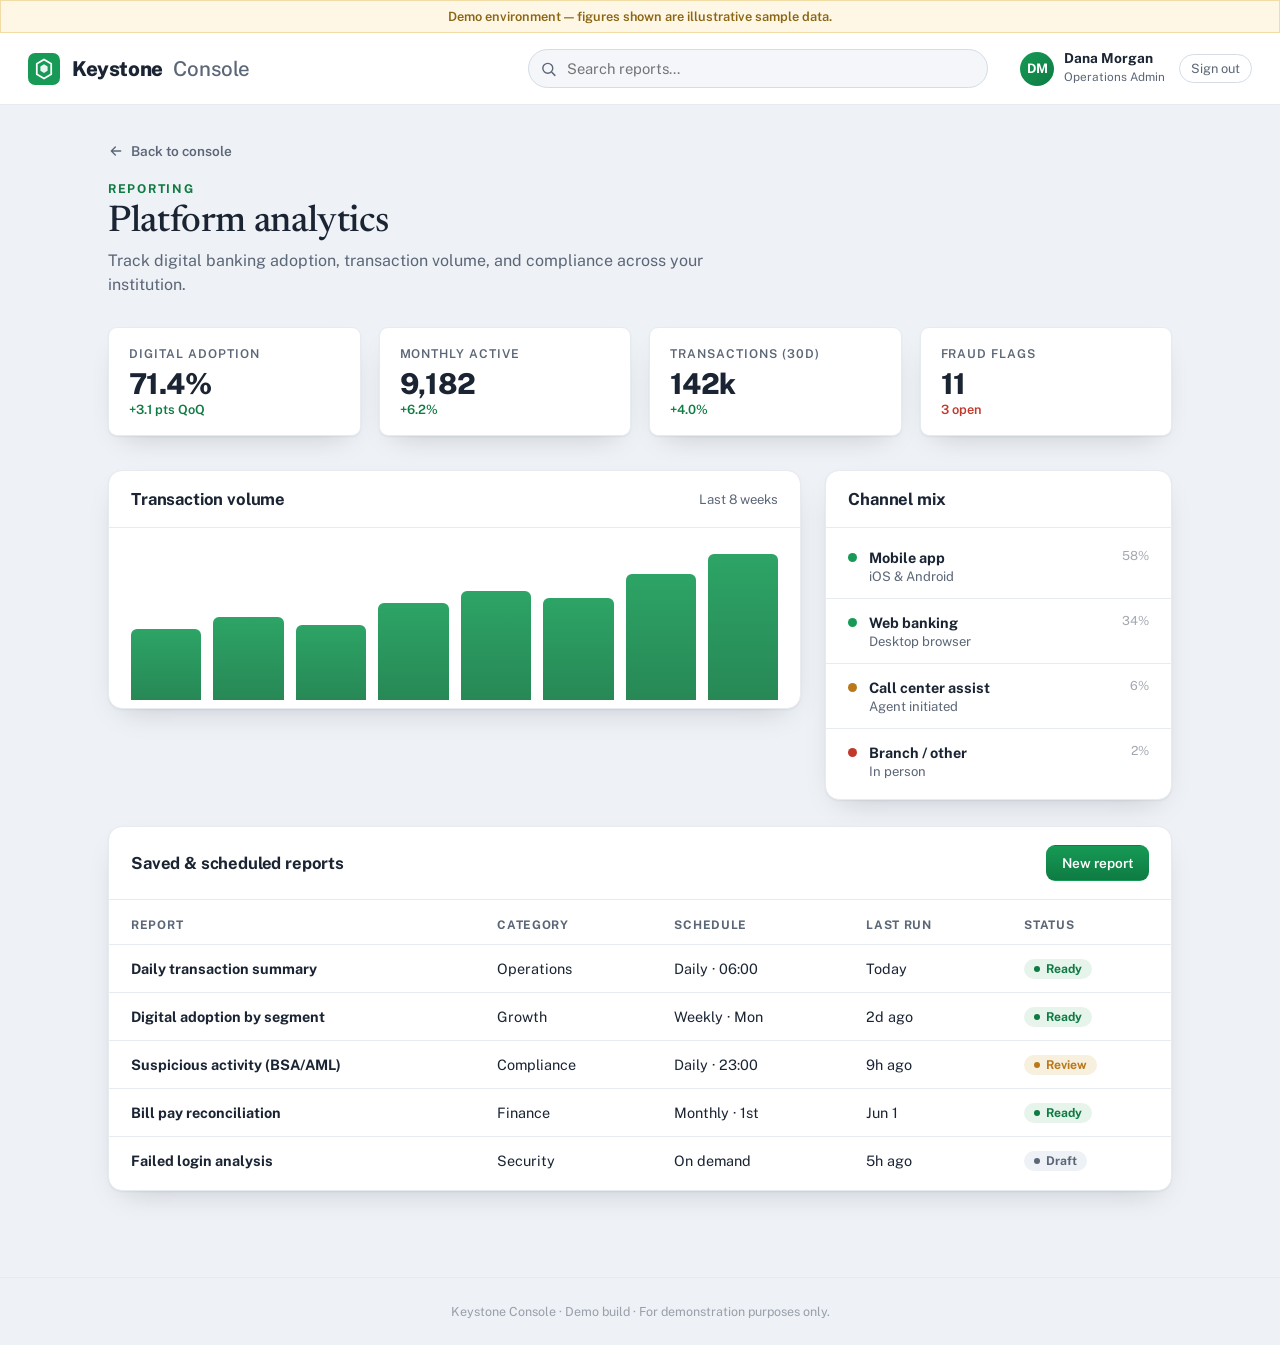
==== reporting.html @ 1574cfe6 "Add files via upload" ====
<!DOCTYPE html>
<html lang="en">
<head>
  <meta charset="UTF-8" />
  <meta name="viewport" content="width=device-width, initial-scale=1.0" />
  <title>Reporting · Keystone Console</title>
  <link rel="stylesheet" href="assets/styles.css" />
  <link rel="icon" href="data:image/svg+xml,<svg xmlns='http://www.w3.org/2000/svg' viewBox='0 0 32 32'><rect width='32' height='32' rx='7' fill='%23169a55'/><path d='M16 6l8 5v10l-8 5-8-5V11z' fill='none' stroke='white' stroke-width='2'/></svg>" />
</head>
<body>
  <div class="shell">
    <div class="demo-banner">Demo environment — figures shown are illustrative sample data.</div>

    <header class="topbar">
      <a class="brand" href="dashboard.html" style="text-decoration:none">
        <svg class="brand__mark" viewBox="0 0 40 40" aria-hidden="true">
          <rect width="40" height="40" rx="9" fill="#169a55"/>
          <path d="M20 8l9 5.5v13L20 32l-9-5.5v-13z" fill="none" stroke="#fff" stroke-width="2.2" stroke-linejoin="round"/>
          <path d="M20 14l4.5 2.8v5.4L20 25l-4.5-2.8v-5.4z" fill="#fff" opacity=".9"/>
        </svg>
        <span class="brand__name">Keystone <span>Console</span></span>
      </a>
      <div class="searchbar">
        <svg viewBox="0 0 24 24" fill="none" stroke="currentColor" stroke-width="2"
             stroke-linecap="round" stroke-linejoin="round" aria-hidden="true">
          <circle cx="11" cy="11" r="7"/><path d="M21 21l-4.3-4.3"/>
        </svg>
        <input type="search" placeholder="Search reports…" aria-label="Search" />
      </div>
      <div class="user-chip">
        <div class="avatar">DM</div>
        <div class="who"><b>Dana Morgan</b><small>Operations Admin</small></div>
        <a class="signout" href="index.html">Sign out</a>
      </div>
    </header>

    <main class="main">
      <a class="back-link" href="dashboard.html">
        <svg viewBox="0 0 24 24" width="16" height="16" fill="none" stroke="currentColor"
             stroke-width="2" stroke-linecap="round" stroke-linejoin="round"><path d="M19 12H5M11 6l-6 6 6 6"/></svg>
        Back to console
      </a>

      <div class="page-head">
        <p class="eyebrow">Reporting</p>
        <h1 class="page-title">Platform analytics</h1>
        <p class="page-desc">Track digital banking adoption, transaction volume, and compliance across your institution.</p>
      </div>

      <div class="stat-row">
        <div class="stat"><div class="label">Digital adoption</div><div class="value">71.4%</div><div class="delta up">+3.1 pts QoQ</div></div>
        <div class="stat"><div class="label">Monthly active</div><div class="value">9,182</div><div class="delta up">+6.2%</div></div>
        <div class="stat"><div class="label">Transactions (30d)</div><div class="value">142k</div><div class="delta up">+4.0%</div></div>
        <div class="stat"><div class="label">Fraud flags</div><div class="value">11</div><div class="delta down">3 open</div></div>
      </div>

      <div class="two-col">
        <div class="panel">
          <div class="panel__head"><h2>Transaction volume</h2><span class="hint">Last 8 weeks</span></div>
          <div class="bars">
            <div class="bar" style="height:46%"><span>W1</span></div>
            <div class="bar" style="height:54%"><span>W2</span></div>
            <div class="bar" style="height:49%"><span>W3</span></div>
            <div class="bar" style="height:63%"><span>W4</span></div>
            <div class="bar" style="height:71%"><span>W5</span></div>
            <div class="bar" style="height:66%"><span>W6</span></div>
            <div class="bar" style="height:82%"><span>W7</span></div>
            <div class="bar" style="height:95%"><span>W8</span></div>
          </div>
        </div>

        <div class="panel">
          <div class="panel__head"><h2>Channel mix</h2></div>
          <div class="panel__body" style="padding:6px 0">
            <div class="list-item"><span class="dot"></span><div class="li-body"><b>Mobile app</b><p>iOS &amp; Android</p></div><time>58%</time></div>
            <div class="list-item"><span class="dot"></span><div class="li-body"><b>Web banking</b><p>Desktop browser</p></div><time>34%</time></div>
            <div class="list-item"><span class="dot warn"></span><div class="li-body"><b>Call center assist</b><p>Agent initiated</p></div><time>6%</time></div>
            <div class="list-item"><span class="dot bad"></span><div class="li-body"><b>Branch / other</b><p>In person</p></div><time>2%</time></div>
          </div>
        </div>
      </div>

      <div class="panel">
        <div class="panel__head"><h2>Saved &amp; scheduled reports</h2><button class="btn-sm primary">New report</button></div>
        <div class="panel__body">
          <table class="grid">
            <thead><tr><th>Report</th><th>Category</th><th>Schedule</th><th>Last run</th><th>Status</th></tr></thead>
            <tbody>
              <tr><td><b>Daily transaction summary</b></td><td>Operations</td><td>Daily · 06:00</td><td>Today</td><td><span class="pill ok">Ready</span></td></tr>
              <tr><td><b>Digital adoption by segment</b></td><td>Growth</td><td>Weekly · Mon</td><td>2d ago</td><td><span class="pill ok">Ready</span></td></tr>
              <tr><td><b>Suspicious activity (BSA/AML)</b></td><td>Compliance</td><td>Daily · 23:00</td><td>9h ago</td><td><span class="pill warn">Review</span></td></tr>
              <tr><td><b>Bill pay reconciliation</b></td><td>Finance</td><td>Monthly · 1st</td><td>Jun 1</td><td><span class="pill ok">Ready</span></td></tr>
              <tr><td><b>Failed login analysis</b></td><td>Security</td><td>On demand</td><td>5h ago</td><td><span class="pill muted">Draft</span></td></tr>
            </tbody>
          </table>
        </div>
      </div>
    </main>

    <footer class="app-foot">Keystone Console · Demo build · For demonstration purposes only.</footer>
  </div>
</body>
</html>
---- assets/styles.css ----
/* ============================================================
   Keystone Console — shared styles
   A de-branded internet-banking operations console (demo only)
   ============================================================ */

@import url('https://fonts.googleapis.com/css2?family=Public+Sans:ital,wght@0,400;0,500;0,600;0,700;0,800;1,400&family=Newsreader:opsz,wght@6..72,400;6..72,500&display=swap');

:root {
  /* Palette */
  --ink:        #1a2433;
  --ink-soft:   #44506180;
  --ink-muted:  #5b6677;
  --line:       #d5dce5;
  --line-soft:  #e6ebf1;
  --paper:      #ffffff;
  --canvas:     #eef1f5;
  --tile:       #d8dee7;
  --tile-hover: #ccd4df;
  --accent:     #169a55;     /* trust green */
  --accent-dk:  #0f7b43;
  --accent-tint:#e7f4ec;
  --focus:      #2f7df6;
  --danger:     #c0392b;
  --warn:       #b9791b;

  --shadow-card: 0 1px 2px rgba(20,30,48,.06), 0 12px 30px -16px rgba(20,30,48,.25);
  --shadow-tile: 0 1px 1px rgba(20,30,48,.04), 0 10px 24px -18px rgba(20,30,48,.35);

  --radius:   14px;
  --radius-sm: 9px;

  --sans: 'Public Sans', ui-sans-serif, system-ui, sans-serif;
  --serif: 'Newsreader', Georgia, 'Times New Roman', serif;
}

* { box-sizing: border-box; }

html, body {
  margin: 0;
  padding: 0;
  font-family: var(--sans);
  color: var(--ink);
  -webkit-font-smoothing: antialiased;
  text-rendering: optimizeLegibility;
}

body {
  background: var(--canvas);
}

a { color: inherit; }

/* ---------- Brand mark ---------- */
.brand {
  display: inline-flex;
  align-items: center;
  gap: 12px;
  user-select: none;
}
.brand__mark {
  width: 38px;
  height: 38px;
  flex: none;
}
.brand__name {
  font-weight: 800;
  letter-spacing: -.02em;
  font-size: 1.42rem;
  color: var(--ink);
}
.brand__name span {
  font-weight: 500;
  color: var(--ink-muted);
  margin-left: .42rem;
  letter-spacing: 0;
}

/* ============================================================
   LOGIN
   ============================================================ */

.login-bg {
  min-height: 100vh;
  display: grid;
  place-items: center;
  padding: 40px 20px;
  background:
    radial-gradient(1100px 540px at 50% -10%, #ffffff 0%, #f3f6fa 45%, var(--canvas) 100%),
    var(--canvas);
  position: relative;
  overflow: hidden;
}
/* faint engraved guilloché-style rings, like secure documents */
.login-bg::before {
  content: "";
  position: absolute;
  inset: -200px;
  background:
    repeating-radial-gradient(circle at 50% 12%, transparent 0 38px, rgba(22,154,85,.035) 38px 39px);
  pointer-events: none;
}

.login-card {
  position: relative;
  width: 100%;
  max-width: 416px;
  background: var(--paper);
  border: 1px solid var(--line-soft);
  border-radius: 18px;
  box-shadow: var(--shadow-card);
  padding: 44px 40px 36px;
  animation: rise .6s cubic-bezier(.2,.7,.2,1) both;
}

.login-card .brand { margin-bottom: 30px; }

.login-title {
  font-size: 1.5rem;
  font-weight: 700;
  letter-spacing: -.02em;
  margin: 0 0 6px;
}
.login-sub {
  margin: 0 0 26px;
  color: var(--ink-muted);
  font-size: .95rem;
  line-height: 1.45;
}

.field { margin-bottom: 16px; }
.field label {
  display: block;
  font-size: .82rem;
  font-weight: 600;
  margin-bottom: 7px;
  color: var(--ink);
}
.field input {
  width: 100%;
  font-family: var(--sans);
  font-size: .98rem;
  padding: 12px 14px;
  border: 1px solid var(--line);
  border-radius: var(--radius-sm);
  background: #fbfcfe;
  color: var(--ink);
  transition: border-color .15s, box-shadow .15s, background .15s;
}
.field input:focus {
  outline: none;
  border-color: var(--accent);
  background: #fff;
  box-shadow: 0 0 0 3px var(--accent-tint);
}

.btn {
  width: 100%;
  border: 0;
  border-radius: var(--radius-sm);
  font-family: var(--sans);
  font-weight: 700;
  font-size: 1rem;
  padding: 13px 16px;
  cursor: pointer;
  display: inline-flex;
  align-items: center;
  justify-content: center;
  gap: 10px;
  transition: transform .08s, background .18s, box-shadow .18s;
}
.btn:active { transform: translateY(1px); }

.btn--passkey {
  color: #fff;
  background: linear-gradient(180deg, var(--accent) 0%, var(--accent-dk) 100%);
  box-shadow: 0 8px 18px -8px rgba(15,123,67,.6);
}
.btn--passkey:hover { box-shadow: 0 10px 22px -8px rgba(15,123,67,.7); }
.btn--passkey svg { width: 20px; height: 20px; }

.divider {
  display: flex;
  align-items: center;
  gap: 14px;
  margin: 22px 0 18px;
  color: var(--ink-muted);
  font-size: .78rem;
  letter-spacing: .04em;
  text-transform: uppercase;
}
.divider::before, .divider::after {
  content: "";
  height: 1px;
  background: var(--line-soft);
  flex: 1;
}

.help-row {
  display: flex;
  justify-content: space-between;
  align-items: center;
  margin-top: 18px;
  font-size: .86rem;
}
.help-row a {
  color: var(--accent-dk);
  text-decoration: none;
  font-weight: 600;
}
.help-row a:hover { text-decoration: underline; }

.login-foot {
  margin-top: 26px;
  text-align: center;
  font-size: .76rem;
  color: var(--ink-soft);
}

/* passkey OS-style dialog */
.passkey-overlay {
  position: fixed;
  inset: 0;
  background: rgba(15,21,33,.45);
  backdrop-filter: blur(3px);
  display: none;
  place-items: center;
  z-index: 50;
  animation: fade .2s ease both;
}
.passkey-overlay.show { display: grid; }

.passkey-dialog {
  width: 340px;
  background: #fbfcfe;
  border: 1px solid #e2e7ee;
  border-radius: 16px;
  box-shadow: 0 30px 80px -20px rgba(10,16,28,.6);
  padding: 26px 24px 22px;
  text-align: center;
  animation: pop .26s cubic-bezier(.2,.8,.2,1) both;
}
.passkey-dialog h3 {
  margin: 16px 0 4px;
  font-size: 1.05rem;
}
.passkey-dialog p {
  margin: 0;
  color: var(--ink-muted);
  font-size: .88rem;
  line-height: 1.45;
}
.passkey-dialog .origin {
  margin-top: 14px;
  font-size: .78rem;
  color: var(--ink-soft);
  font-family: ui-monospace, 'SFMono-Regular', Menlo, monospace;
}
.bio-ring {
  width: 64px;
  height: 64px;
  margin: 0 auto;
  border-radius: 50%;
  display: grid;
  place-items: center;
  background: var(--accent-tint);
  color: var(--accent-dk);
  position: relative;
}
.bio-ring svg { width: 34px; height: 34px; }
.bio-ring::after {
  content: "";
  position: absolute;
  inset: -6px;
  border-radius: 50%;
  border: 2px solid var(--accent);
  border-top-color: transparent;
  animation: spin 1s linear infinite;
}
.bio-ring.done::after {
  animation: none;
  border: 2px solid var(--accent);
}

/* ============================================================
   APP SHELL (dashboard + feature pages)
   ============================================================ */

.shell { min-height: 100vh; display: flex; flex-direction: column; }

.topbar {
  background: var(--paper);
  border-bottom: 1px solid var(--line-soft);
  padding: 16px 28px;
  display: flex;
  align-items: center;
  gap: 24px;
  position: sticky;
  top: 0;
  z-index: 20;
}
.topbar .brand__name { font-size: 1.28rem; }
.topbar .brand__mark { width: 32px; height: 32px; }

.searchbar {
  flex: 1;
  max-width: 460px;
  margin-left: auto;
  position: relative;
}
.searchbar input {
  width: 100%;
  font-family: var(--sans);
  font-size: .92rem;
  padding: 10px 14px 10px 38px;
  border: 1px solid var(--line);
  border-radius: 999px;
  background: #f4f6f9;
  color: var(--ink);
  transition: border-color .15s, box-shadow .15s, background .15s;
}
.searchbar input:focus {
  outline: none;
  background: #fff;
  border-color: var(--accent);
  box-shadow: 0 0 0 3px var(--accent-tint);
}
.searchbar svg {
  position: absolute;
  left: 12px; top: 50%;
  transform: translateY(-50%);
  width: 17px; height: 17px;
  color: var(--ink-muted);
}

.user-chip {
  display: flex;
  align-items: center;
  gap: 10px;
  padding-left: 8px;
}
.user-chip .avatar {
  width: 34px; height: 34px;
  border-radius: 50%;
  background: linear-gradient(135deg, var(--accent), var(--accent-dk));
  color: #fff;
  display: grid;
  place-items: center;
  font-weight: 700;
  font-size: .82rem;
}
.user-chip .who { line-height: 1.15; }
.user-chip .who b { font-size: .86rem; font-weight: 700; display: block; }
.user-chip .who small { font-size: .74rem; color: var(--ink-muted); }
.user-chip a.signout {
  margin-left: 4px;
  font-size: .8rem;
  color: var(--ink-muted);
  text-decoration: none;
  border: 1px solid var(--line);
  padding: 6px 11px;
  border-radius: 999px;
  transition: .15s;
}
.user-chip a.signout:hover { color: var(--danger); border-color: #e3c4c0; }

.main {
  flex: 1;
  width: 100%;
  max-width: 1120px;
  margin: 0 auto;
  padding: 38px 28px 60px;
}

.page-head { margin-bottom: 30px; }
.eyebrow {
  font-size: .76rem;
  letter-spacing: .14em;
  text-transform: uppercase;
  color: var(--accent-dk);
  font-weight: 700;
  margin: 0 0 8px;
}
.page-title {
  font-family: var(--serif);
  font-weight: 500;
  font-size: 2.3rem;
  letter-spacing: -.01em;
  margin: 0 0 8px;
}
.page-desc {
  margin: 0;
  color: var(--ink-muted);
  font-size: 1rem;
  max-width: 60ch;
  line-height: 1.5;
}

/* ---------- Dashboard tile grid ---------- */
.tile-grid {
  display: grid;
  grid-template-columns: repeat(3, 1fr);
  gap: 22px;
}
.tile {
  position: relative;
  display: block;
  text-decoration: none;
  background: var(--tile);
  border-radius: var(--radius);
  padding: 26px 26px 24px 30px;
  min-height: 158px;
  overflow: hidden;
  box-shadow: var(--shadow-tile);
  transition: transform .18s cubic-bezier(.2,.7,.2,1), background .18s, box-shadow .18s;
  animation: rise .5s cubic-bezier(.2,.7,.2,1) both;
}
.tile::before {
  content: "";
  position: absolute;
  left: 0; top: 0; bottom: 0;
  width: 6px;
  background: linear-gradient(180deg, var(--accent), var(--accent-dk));
}
.tile:hover {
  transform: translateY(-4px);
  background: var(--tile-hover);
  box-shadow: 0 16px 34px -18px rgba(20,30,48,.5);
}
.tile:nth-child(2) { animation-delay: .07s; }
.tile:nth-child(3) { animation-delay: .14s; }

.tile__icon {
  width: 40px; height: 40px;
  border-radius: 10px;
  background: #ffffffcc;
  display: grid; place-items: center;
  color: var(--accent-dk);
  margin-bottom: 18px;
  box-shadow: inset 0 0 0 1px rgba(20,30,48,.05);
}
.tile__icon svg { width: 22px; height: 22px; }
.tile__title {
  font-size: 1.16rem;
  font-weight: 700;
  letter-spacing: -.01em;
  margin: 0 0 5px;
  color: var(--ink);
}
.tile__desc {
  margin: 0;
  font-size: .87rem;
  color: var(--ink-muted);
  line-height: 1.4;
}
.tile__arrow {
  position: absolute;
  right: 22px; bottom: 20px;
  color: var(--ink-muted);
  transition: transform .2s, color .2s;
}
.tile:hover .tile__arrow { transform: translateX(4px); color: var(--accent-dk); }

/* ---------- Feature page building blocks ---------- */
.back-link {
  display: inline-flex;
  align-items: center;
  gap: 7px;
  font-size: .85rem;
  font-weight: 600;
  color: var(--ink-muted);
  text-decoration: none;
  margin-bottom: 22px;
  transition: color .15s, gap .15s;
}
.back-link:hover { color: var(--accent-dk); gap: 10px; }

.stat-row {
  display: grid;
  grid-template-columns: repeat(4, 1fr);
  gap: 18px;
  margin-bottom: 34px;
}
.stat {
  background: var(--paper);
  border: 1px solid var(--line-soft);
  border-radius: var(--radius-sm);
  padding: 18px 20px;
  box-shadow: var(--shadow-card);
}
.stat .label {
  font-size: .76rem;
  text-transform: uppercase;
  letter-spacing: .08em;
  color: var(--ink-muted);
  font-weight: 600;
}
.stat .value {
  font-size: 1.8rem;
  font-weight: 800;
  letter-spacing: -.02em;
  margin-top: 6px;
}
.stat .delta { font-size: .8rem; font-weight: 600; margin-top: 2px; }
.delta.up { color: var(--accent-dk); }
.delta.down { color: var(--danger); }
.delta.flat { color: var(--ink-muted); }

.panel {
  background: var(--paper);
  border: 1px solid var(--line-soft);
  border-radius: var(--radius);
  box-shadow: var(--shadow-card);
  overflow: hidden;
  margin-bottom: 26px;
}
.panel__head {
  padding: 18px 22px;
  border-bottom: 1px solid var(--line-soft);
  display: flex;
  align-items: center;
  justify-content: space-between;
  gap: 12px;
}
.panel__head h2 {
  font-size: 1.04rem;
  font-weight: 700;
  margin: 0;
  letter-spacing: -.01em;
}
.panel__head .hint { font-size: .82rem; color: var(--ink-muted); }
.panel__body { padding: 6px 0; }

table.grid {
  width: 100%;
  border-collapse: collapse;
  font-size: .9rem;
}
table.grid th {
  text-align: left;
  font-size: .74rem;
  letter-spacing: .06em;
  text-transform: uppercase;
  color: var(--ink-muted);
  font-weight: 700;
  padding: 12px 22px;
  border-bottom: 1px solid var(--line-soft);
}
table.grid td {
  padding: 13px 22px;
  border-bottom: 1px solid var(--line-soft);
}
table.grid tr:last-child td { border-bottom: 0; }
table.grid tbody tr { transition: background .12s; }
table.grid tbody tr:hover { background: #f7f9fb; }

.pill {
  display: inline-flex;
  align-items: center;
  gap: 6px;
  font-size: .76rem;
  font-weight: 700;
  padding: 4px 10px;
  border-radius: 999px;
  line-height: 1;
}
.pill::before {
  content: "";
  width: 6px; height: 6px;
  border-radius: 50%;
  background: currentColor;
}
.pill.ok    { color: var(--accent-dk); background: var(--accent-tint); }
.pill.warn  { color: var(--warn);      background: #f8f0df; }
.pill.bad   { color: var(--danger);    background: #f8e7e4; }
.pill.muted { color: var(--ink-muted); background: #eef1f5; }

.mono { font-family: ui-monospace, 'SFMono-Regular', Menlo, monospace; font-size: .85em; }

.toolbar {
  display: flex;
  gap: 10px;
  margin-bottom: 18px;
  flex-wrap: wrap;
}
.btn-sm {
  font-family: var(--sans);
  font-size: .85rem;
  font-weight: 600;
  padding: 9px 15px;
  border-radius: var(--radius-sm);
  border: 1px solid var(--line);
  background: var(--paper);
  color: var(--ink);
  cursor: pointer;
  transition: .15s;
  display: inline-flex; align-items: center; gap: 7px;
}
.btn-sm:hover { border-color: var(--accent); color: var(--accent-dk); }
.btn-sm.primary {
  background: linear-gradient(180deg, var(--accent), var(--accent-dk));
  color: #fff;
  border-color: transparent;
}
.btn-sm.primary:hover { color: #fff; box-shadow: 0 8px 18px -8px rgba(15,123,67,.6); }
.btn-sm svg { width: 15px; height: 15px; }

.two-col {
  display: grid;
  grid-template-columns: 2fr 1fr;
  gap: 24px;
  align-items: start;
}

.list-item {
  display: flex;
  align-items: flex-start;
  gap: 12px;
  padding: 14px 22px;
  border-bottom: 1px solid var(--line-soft);
}
.list-item:last-child { border-bottom: 0; }
.list-item .dot {
  margin-top: 5px;
  width: 9px; height: 9px;
  border-radius: 50%;
  flex: none;
  background: var(--accent);
}
.list-item .dot.warn { background: var(--warn); }
.list-item .dot.bad { background: var(--danger); }
.list-item .li-body b { font-size: .9rem; }
.list-item .li-body p { margin: 2px 0 0; font-size: .82rem; color: var(--ink-muted); }
.list-item time { margin-left: auto; font-size: .78rem; color: var(--ink-soft); white-space: nowrap; }

/* simple bar chart */
.bars { display: flex; align-items: flex-end; gap: 12px; height: 180px; padding: 18px 22px 8px; }
.bars .bar {
  flex: 1;
  background: linear-gradient(180deg, var(--accent), var(--accent-dk));
  border-radius: 6px 6px 0 0;
  position: relative;
  min-height: 6px;
  opacity: .9;
  transition: opacity .15s;
}
.bars .bar:hover { opacity: 1; }
.bars .bar span {
  position: absolute;
  bottom: -22px; left: 0; right: 0;
  text-align: center;
  font-size: .72rem;
  color: var(--ink-muted);
}

.toggle {
  position: relative;
  width: 40px; height: 23px;
  border-radius: 999px;
  background: var(--accent);
  display: inline-block;
  cursor: pointer;
}
.toggle::after {
  content: "";
  position: absolute;
  top: 3px; left: 3px;
  width: 17px; height: 17px;
  border-radius: 50%;
  background: #fff;
  transition: .18s;
}
.toggle.off { background: var(--line); }
.toggle.off::after { left: 20px; transform: none; }

.demo-banner {
  background: #fff7e6;
  border: 1px solid #f1dca6;
  color: #8a6512;
  font-size: .8rem;
  text-align: center;
  padding: 8px 14px;
  font-weight: 600;
}

footer.app-foot {
  text-align: center;
  padding: 26px;
  font-size: .78rem;
  color: var(--ink-soft);
  border-top: 1px solid var(--line-soft);
}

/* ---------- animations ---------- */
@keyframes rise { from { opacity: 0; transform: translateY(14px); } to { opacity: 1; transform: none; } }
@keyframes fade { from { opacity: 0; } to { opacity: 1; } }
@keyframes pop  { from { opacity: 0; transform: scale(.92); } to { opacity: 1; transform: scale(1); } }
@keyframes spin { to { transform: rotate(360deg); } }

@media (max-width: 860px) {
  .tile-grid { grid-template-columns: 1fr; }
  .stat-row { grid-template-columns: repeat(2, 1fr); }
  .two-col { grid-template-columns: 1fr; }
  .searchbar { display: none; }
  .page-title { font-size: 1.9rem; }
}

@media (prefers-reduced-motion: reduce) {
  * { animation: none !important; transition: none !important; }
}
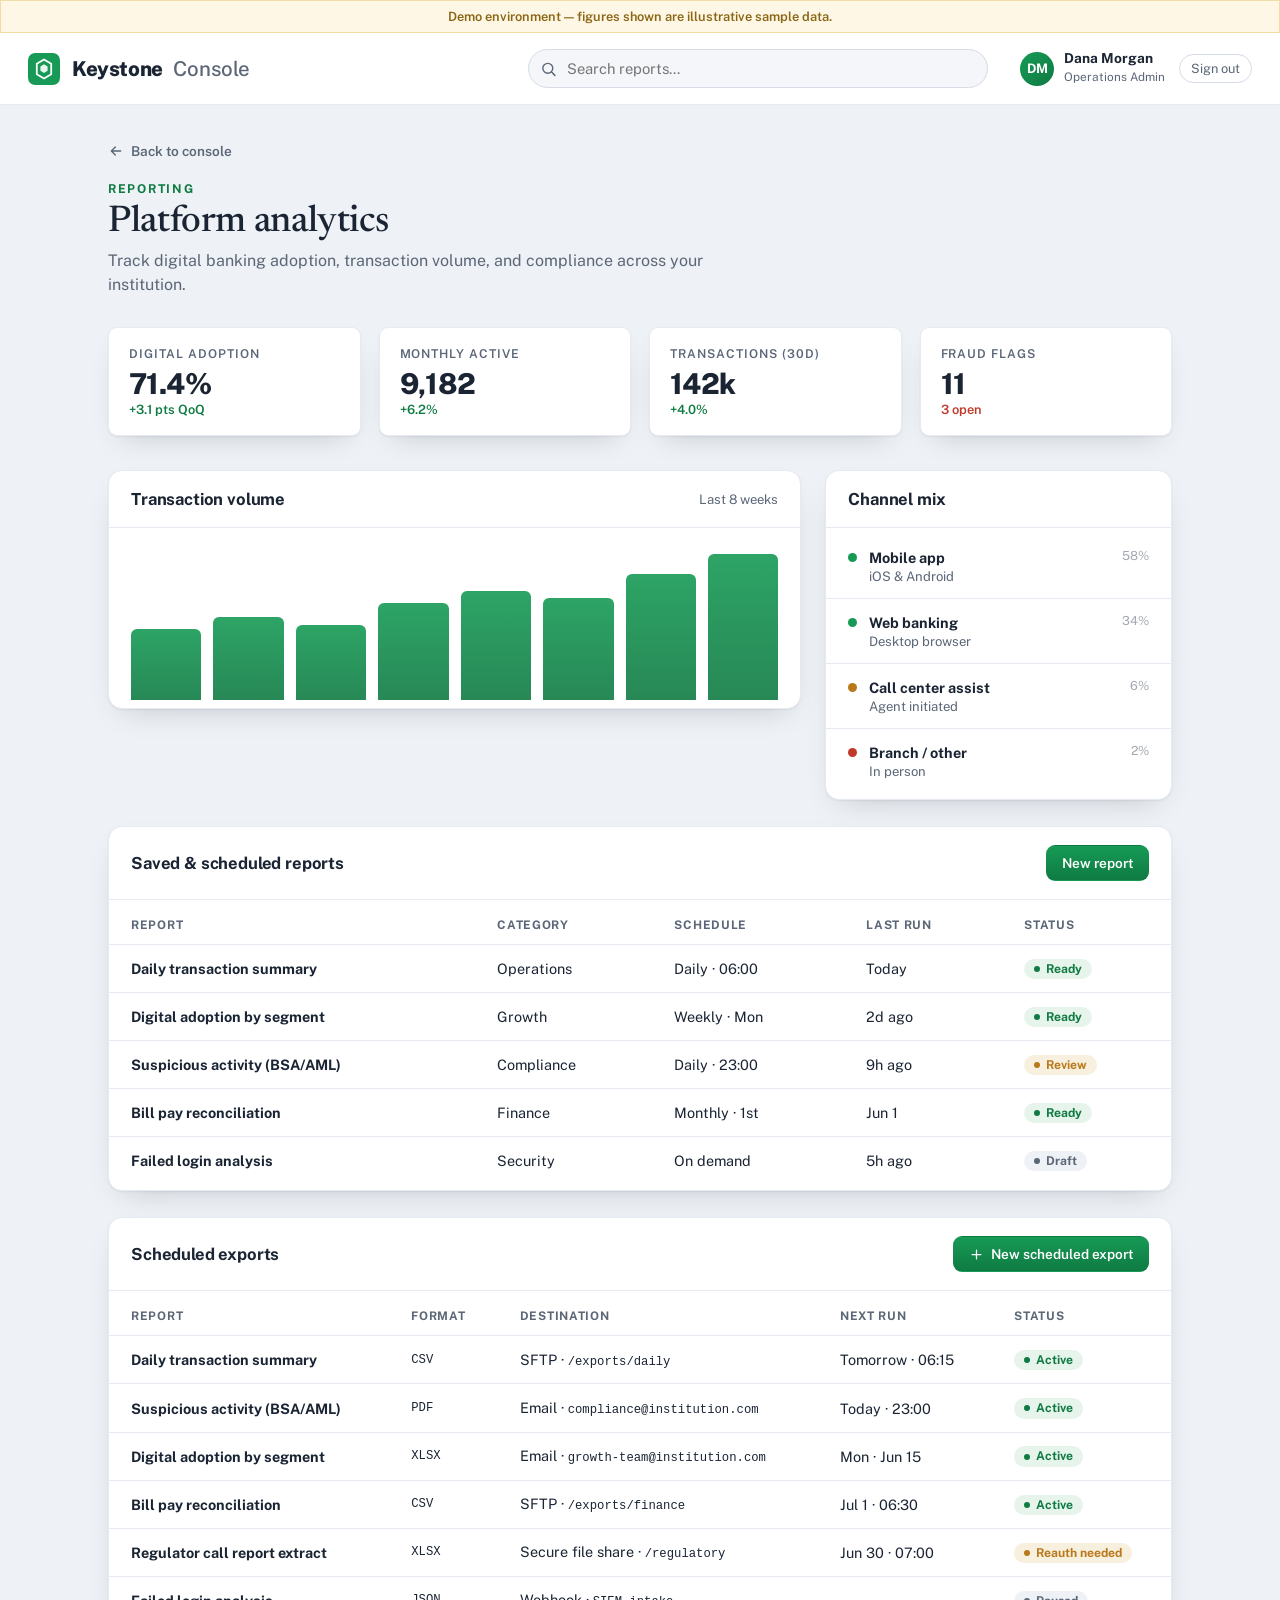
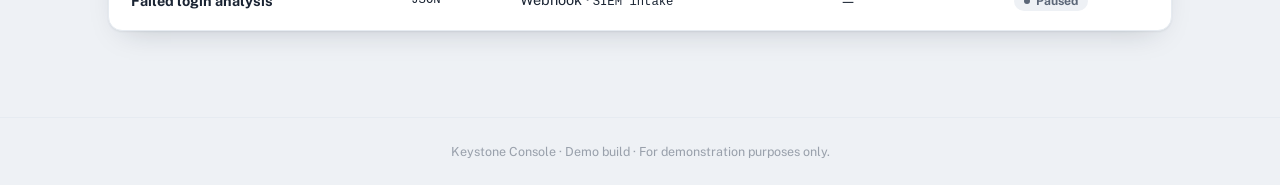
==== commit 757ec13c: "Add Alerts and Audit Trail pages, Scheduled Exports panel - alerts.html: security/system alerts feed" ====
--- a/reporting.html
+++ b/reporting.html
@@ -95,6 +95,30 @@
           </table>
         </div>
       </div>
+
+      <div class="panel">
+        <div class="panel__head">
+          <h2>Scheduled exports</h2>
+          <button class="btn-sm primary">
+            <svg viewBox="0 0 24 24" fill="none" stroke="currentColor" stroke-width="2"
+                 stroke-linecap="round" stroke-linejoin="round"><path d="M12 5v14M5 12h14"/></svg>
+            New scheduled export
+          </button>
+        </div>
+        <div class="panel__body">
+          <table class="grid">
+            <thead><tr><th>Report</th><th>Format</th><th>Destination</th><th>Next run</th><th>Status</th></tr></thead>
+            <tbody>
+              <tr><td><b>Daily transaction summary</b></td><td class="mono">CSV</td><td>SFTP · <span class="mono">/exports/daily</span></td><td>Tomorrow · 06:15</td><td><span class="pill ok">Active</span></td></tr>
+              <tr><td><b>Suspicious activity (BSA/AML)</b></td><td class="mono">PDF</td><td>Email · <span class="mono">compliance@institution.com</span></td><td>Today · 23:00</td><td><span class="pill ok">Active</span></td></tr>
+              <tr><td><b>Digital adoption by segment</b></td><td class="mono">XLSX</td><td>Email · <span class="mono">growth-team@institution.com</span></td><td>Mon · Jun 15</td><td><span class="pill ok">Active</span></td></tr>
+              <tr><td><b>Bill pay reconciliation</b></td><td class="mono">CSV</td><td>SFTP · <span class="mono">/exports/finance</span></td><td>Jul 1 · 06:30</td><td><span class="pill ok">Active</span></td></tr>
+              <tr><td><b>Regulator call report extract</b></td><td class="mono">XLSX</td><td>Secure file share · <span class="mono">/regulatory</span></td><td>Jun 30 · 07:00</td><td><span class="pill warn">Reauth needed</span></td></tr>
+              <tr><td><b>Failed login analysis</b></td><td class="mono">JSON</td><td>Webhook · <span class="mono">SIEM intake</span></td><td>—</td><td><span class="pill muted">Paused</span></td></tr>
+            </tbody>
+          </table>
+        </div>
+      </div>
     </main>
 
     <footer class="app-foot">Keystone Console · Demo build · For demonstration purposes only.</footer>
--- a/assets/styles.css
+++ b/assets/styles.css
@@ -428,6 +428,8 @@
 }
 .tile:nth-child(2) { animation-delay: .07s; }
 .tile:nth-child(3) { animation-delay: .14s; }
+.tile:nth-child(4) { animation-delay: .21s; }
+.tile:nth-child(5) { animation-delay: .28s; }
 
 .tile__icon {
   width: 40px; height: 40px;
